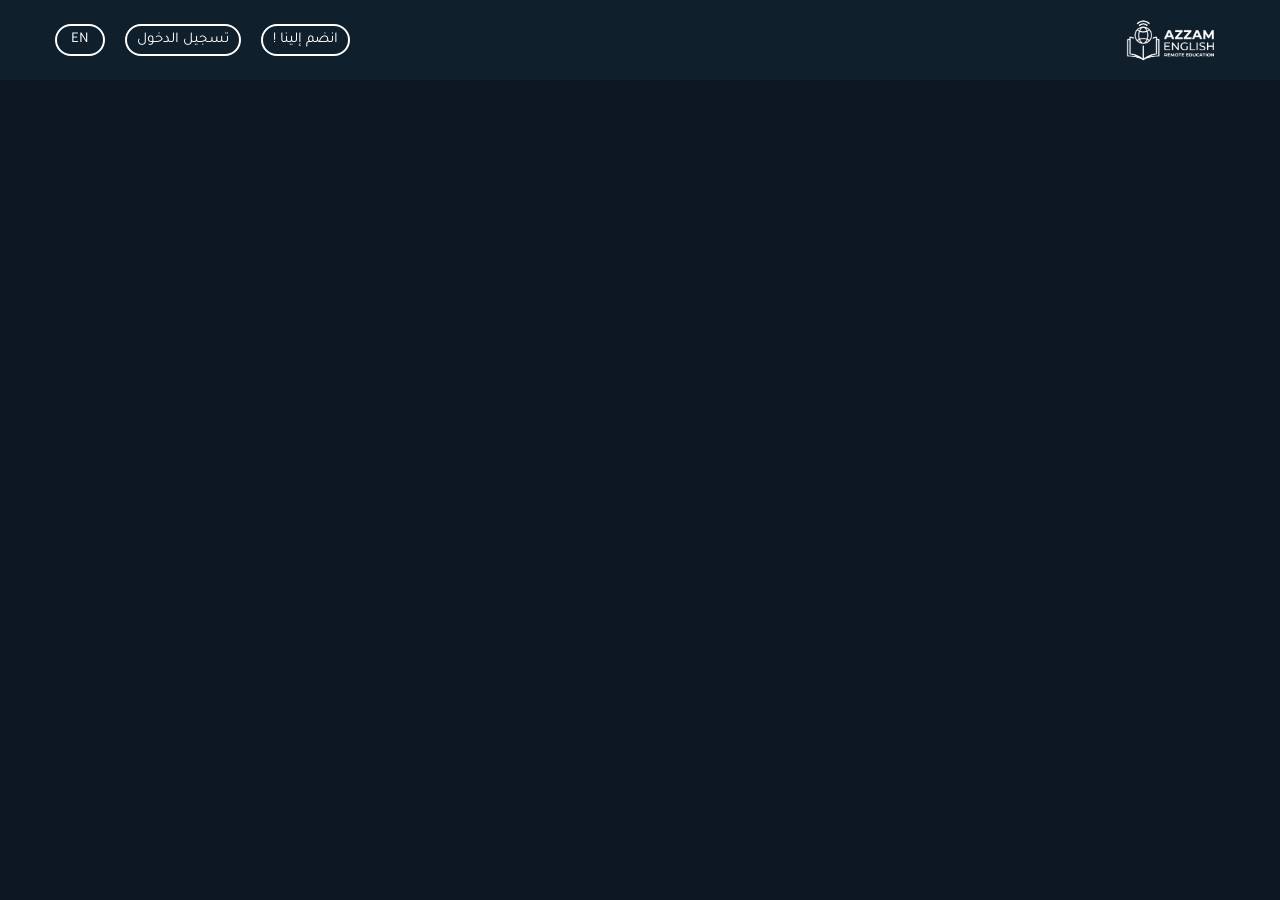
==== index.html @ 16326cc2 "html file" ====
<!DOCTYPE html>
<html lang="ar" dir="rtl">
    <head>
        <meta charset="UTF-8">
        <meta name="viewport" content="width=device-width, initial-scale=1.0">
        <title>Azzam English</title>

        <link rel="icon" href="../MEDIA/main-logo-white.svg">
        <link rel="stylesheet" href="/CSS/index.css">
        <link rel="stylesheet"
            href="https://cdnjs.cloudflare.com/ajax/libs/font-awesome/6.4.2/css/all.min.css"
            integrity="sha512-p1A9B6...etc..." crossorigin="anonymous"
            referrerpolicy="no-referrer" />
    </head>
    <body>
        <header>
            <div class="container">
                <img src="../MEDIA/main-logo-white.svg" alt="logo">
                <div class="btns">
                    <button class="create-new-user" id="create-new-user">انضم
                        إلينا !</button>
                    <button class="already-user" id="already-user">تسجيل
                        الدخول</button>
                    <button class="lang" id="lang">EN</button>
                </div>
                <i id="menu-bars" class="fa-solid fa-bars"></i>
            </div>
        </header>
        <main>
            <div class="container">

            </div>
        </main>
        <footer>
            <div class="container">

            </div>
        </footer>
    </body>
    <script src="../JS/index.js"></script>
</html>
---- CSS/index.css ----
@import url('https://fonts.googleapis.com/css2?family=Alexandria:wght@100..900&family=Beiruti:wght@200..900&family=Tajawal:wght@200;300;400;500;700;800;900&display=swap');

:root {

    /* ========== MAIN BRAND COLORS (FROM LOGO) ========== */
    --blue-primary: #1a5c8e;
    --blue-secondary: #276490;
    --blue-accent: #13609c;

    /* ========== DARK THEME BACKGROUNDS ========== */
    --bg-main: #0b1620;
    --bg-secondary: #0f1f2c;
    --bg-card: #132635;

    /* ========== HOVER / ACTIVE ========== */
    --blue-hover: #2c6fa1;
    --blue-light: #3c86bd;

    /* ========== TEXT COLORS ========== */
    --text-main: #ffffff;
    --text-secondary: #cfd8e3;
    --text-muted: #8fa3b8;

    /* ========== BORDERS ========== */
    --border-color: #24394a;
    --border-light: #355266;

    /* ========== SHADOWS ========== */
    --shadow-soft: 0 5px 20px rgba(0, 0, 0, 0.25);
    --shadow-blue: 0 0 15px rgba(26, 92, 142, 0.25);

    /* ========== GOLD (VERY SUBTLE) ========== */
    --gold-soft: #eeb830;
    --gold-glow: rgba(255, 183, 0, 0.25);

    /* ========== TRANSITION ========== */

}

* {
    margin: 0;
    padding: 0;
    box-sizing: border-box;
    -webkit-box-sizing: border-box;
    -moz-box-sizing: border-box;
    -ms-box-sizing: border-box;
    -o-box-sizing: border-box;
    scroll-behavior: smooth;
    font-family: tajawal;
}

::-webkit-scrollbar-thumb {
    background: var(--blue-primary);
}

::-webkit-scrollbar {
    width: 10px;
}

::-webkit-scrollbar-track {
    background: transparent;
}

::-webkit-scrollbar-corner {
    background: transparent;
}

button {
    cursor: pointer;
}

hr {
    border: none;
    height: 1px;
    margin: 10px 0;
    width: 100%;
    background: var(--text-muted);
}

body {
    background: var(--bg-main);
    width: 100%;
    display: flex;
    flex-direction: column;
    align-items: center;
    justify-content: center;
    font-family: tajawal;
}

.container {
    width: 100%;
    margin-right: auto;
    margin-left: auto;
    padding-right: 15px;
    padding-left: 15px;
}

@media (min-width: 640px) {
    .container {
        max-width: 640px;
    }
}

@media (min-width: 768px) {
    .container {
        max-width: 720px;
    }
}

@media (min-width: 1024px) {
    .container {
        max-width: 960px;
    }
}

@media (min-width: 1280px) {
    .container {
        max-width: 1200px;
    }
}

@media (min-width: 1536px) {
    .container {
        max-width: 1400px;
    }
}

/* header */

header {
    background: var(--bg-secondary);
    width: 100%;
    height: 80px;
    overflow: hidden;
}

header .container {
    height: 100%;
    display: flex;
    align-items: center;
    justify-content: space-between;
}

header img {
    height: 60px;
}

header .btns {
    display: flex;
    align-items: center;
    gap: 20px;
}

@media (max-width: 640px) {
    header .btns {
        position: fixed;
        right: 0;
        top: 0;
        background: var(--bg-card);
        height: 100vh;
        width: 0;
        flex-direction: column;
        gap: 0;
        overflow: hidden;
        transition: 0.3s;
    }

    header .btns.open {
        width: 70%;
    }
}

header button {
    padding: 5px 10px;
    min-width: 50px;
    font-size: 15px;
    border-radius: 50px;
    background: transparent;
    color: var(--text-main);
    border: 2px solid var(--text-main);
    text-wrap: nowrap;
    transition: 0.3s;
}

@media (max-width: 640px) {
    header button {
        border-radius: 0;
        border: none;
        width: 100%;
        padding: 10px;
        margin-top: 20px;
        font-size: 25px;
    }

    header .lang {
        border: 2px solid var(--text-main);
        width: fit-content;
        margin-top: 100px;
    }
}

header button:hover {
    color: var(--gold-soft);
    border-color: var(--gold-soft);
}

header i {
    color: var(--text-main);
    font-size: 30px;
    cursor: pointer;
    display: none !important;
    transition: 0.3s;
}

header i:hover {
    color: var(--gold-soft);
}

@media (max-width: 640px) {
    header i {
        display: block !important;
    }
}
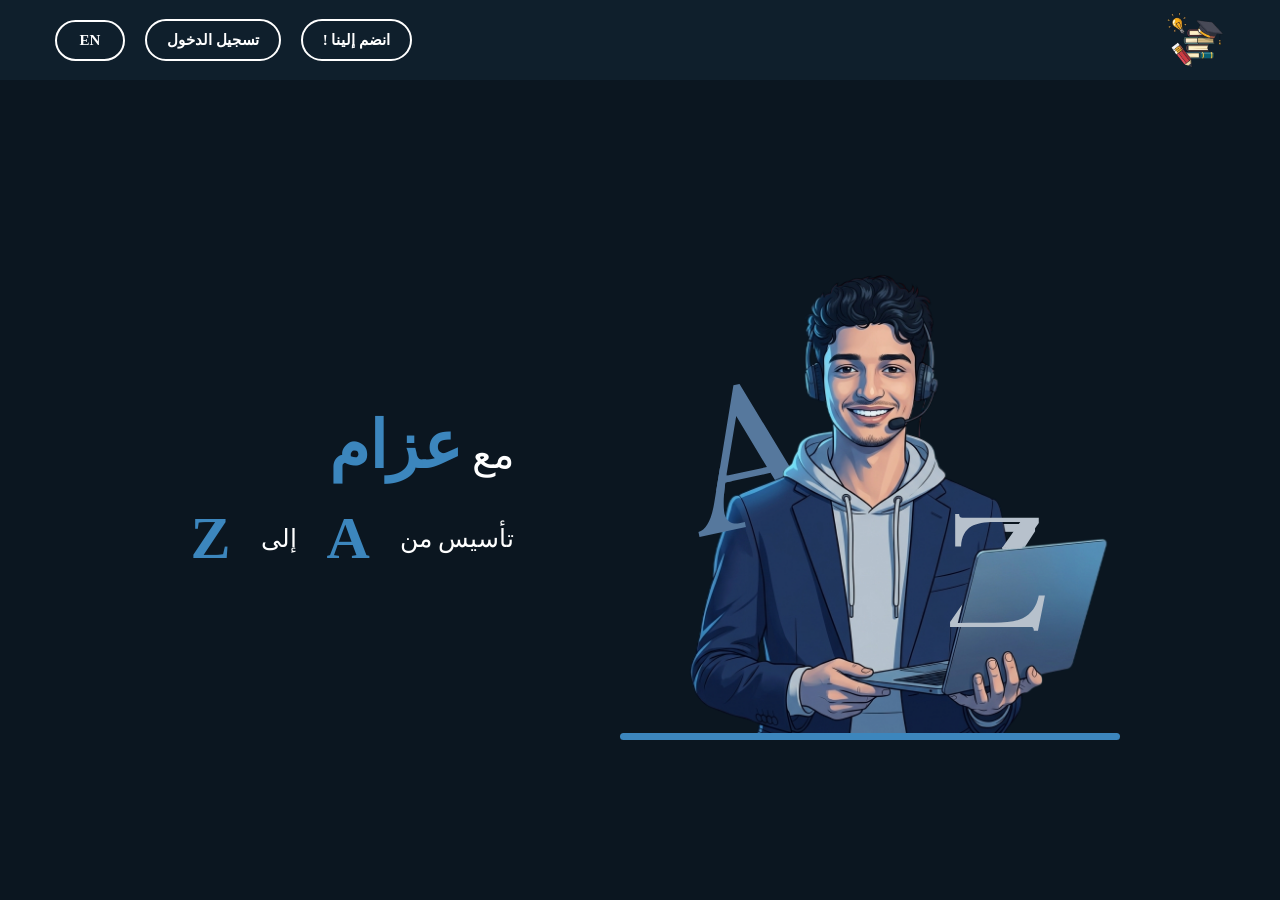
==== commit 06772038: "add main section to website" ====
--- a/index.html
+++ b/index.html
@@ -5,8 +5,8 @@
         <meta name="viewport" content="width=device-width, initial-scale=1.0">
         <title>Azzam English</title>
 
-        <link rel="icon" href="../MEDIA/main-logo-white.svg">
-        <link rel="stylesheet" href="/CSS/index.css">
+        <link rel="icon" href="MEDIA/main-logo.svg">
+        <link rel="stylesheet" href="CSS/index.css">
         <link rel="stylesheet"
             href="https://cdnjs.cloudflare.com/ajax/libs/font-awesome/6.4.2/css/all.min.css"
             integrity="sha512-p1A9B6...etc..." crossorigin="anonymous"
@@ -15,7 +15,7 @@
     <body>
         <header>
             <div class="container">
-                <img src="../MEDIA/main-logo-white.svg" alt="logo">
+                <img src="MEDIA/main-logo.svg" alt="logo">
                 <div class="btns">
                     <button class="create-new-user" id="create-new-user">انضم
                         إلينا !</button>
@@ -26,6 +26,17 @@
                 <i id="menu-bars" class="fa-solid fa-bars"></i>
             </div>
         </header>
+        <section class="main-section">
+            <div class="container">
+                <div class="img">
+                    <img src="MEDIA/azzam-main-page.svg" alt>
+                </div>
+                <div>
+                    <h1>مع <span>عزام</span></h1>
+                    <h2>تأسيس من <span>a</span> إلى <span>z</span></h2>
+                </div>
+            </div>
+        </section>
         <main>
             <div class="container">
 
@@ -37,5 +48,6 @@
             </div>
         </footer>
     </body>
-    <script src="../JS/index.js"></script>
+    <script src="JS/index.js"></script>
+    <script src="JS/lang-index.js"></script>
 </html>
--- a/CSS/index.css
+++ b/CSS/index.css
@@ -87,6 +87,12 @@
     font-family: tajawal;
 }
 
+body>*:not(header) {
+    position: relative;
+    top: 80px;
+    width: 100%;
+}
+
 .container {
     width: 100%;
     margin-right: auto;
@@ -132,6 +138,10 @@
     width: 100%;
     height: 80px;
     overflow: hidden;
+    position: fixed;
+    top: 0;
+    left: 0;
+    z-index: 1;
 }
 
 header .container {
@@ -156,6 +166,7 @@
         position: fixed;
         right: 0;
         top: 0;
+        z-index: 2;
         background: var(--bg-card);
         height: 100vh;
         width: 0;
@@ -165,15 +176,22 @@
         transition: 0.3s;
     }
 
+    html.ar header .btns {
+        right: auto;
+        left: 0;
+    }
+
     header .btns.open {
         width: 70%;
     }
 }
 
 header button {
-    padding: 5px 10px;
-    min-width: 50px;
+    padding: 10px 20px;
+    min-width: 70px;
     font-size: 15px;
+    text-transform: uppercase;
+    font-weight: 600;
     border-radius: 50px;
     background: transparent;
     color: var(--text-main);
@@ -220,4 +238,156 @@
     header i {
         display: block !important;
     }
+}
+
+/* main section style */
+
+.main-section {
+    height: calc(100vh - 80px);
+    display: flex;
+    align-items: center;
+    justify-content: center;
+}
+
+.main-section .container {
+    display: flex;
+    align-items: center;
+    justify-content: space-evenly;
+}
+
+@media (max-width: 1024px) {
+    .main-section .container {
+        flex-direction: column;
+        gap: 20px;
+    }
+}
+
+.main-section img {
+    width: 600px;
+}
+
+@media (max-width: 1280px) {
+    .main-section img {
+        width: 500px;
+    }
+}
+
+@media (max-width: 555px) {
+    .main-section img {
+        width: 400px;
+    }
+}
+
+@media (max-width: 430px) {
+    .main-section img {
+        width: 340px;
+    }
+}
+
+.main-section .img {
+    position: relative;
+}
+
+.main-section .img::after {
+    position: absolute;
+    content: "";
+    bottom: 0;
+    left: 50%;
+    transform: translateX(-50%);
+    width: 100%;
+    height: 7px;
+    border-radius: 50px;
+    background: var(--blue-light);
+    animation: main-section-img 5s linear infinite alternate;
+}
+
+@keyframes main-section-img {
+    0% {
+        width: 100%;
+    }
+
+    10% {
+        width: 55%;
+    }
+
+    20% {
+        width: 100%;
+    }
+
+}
+
+.main-section .container>div {
+    display: flex;
+    flex-direction: column;
+    align-items: flex-start;
+    gap: 40px;
+}
+
+@media (max-width: 1280px) {
+    .main-section .container>div {
+        gap: 20px;
+    }
+}
+
+@media (max-width: 1024px) {
+    .main-section .container>div {
+        align-items: center;
+        gap: 0;
+    }
+}
+
+.main-section h1 {
+    color: var(--text-main);
+    font-size: 60px;
+    font-weight: 100;
+}
+
+@media (max-width: 1280px) {
+    .main-section h1 {
+        font-size: 40px;
+    }
+}
+
+.main-section h1 span {
+    color: var(--blue-light);
+    font-size: 80px;
+    font-weight: 700;
+    text-transform: uppercase;
+}
+
+@media (max-width: 1280px) {
+    .main-section h1 span {
+        font-size: 65px;
+    }
+}
+
+.main-section h2 {
+    font-size: 30px;
+    font-weight: 200;
+    text-transform: capitalize;
+    color: var(--text-main);
+    display: flex;
+    align-items: center;
+    justify-content: flex-start;
+}
+
+@media (max-width: 1280px) {
+    .main-section h2 {
+        font-size: 25px;
+    }
+}
+
+.main-section h2 span {
+    display: block;
+    margin: 0 30px;
+    font-weight: 800;
+    font-size: 45px;
+    color: var(--blue-light);
+    text-transform: uppercase;
+}
+
+@media (max-width: 1280px) {
+    .main-section h2 span {
+        font-size: 60px;
+    }
 }
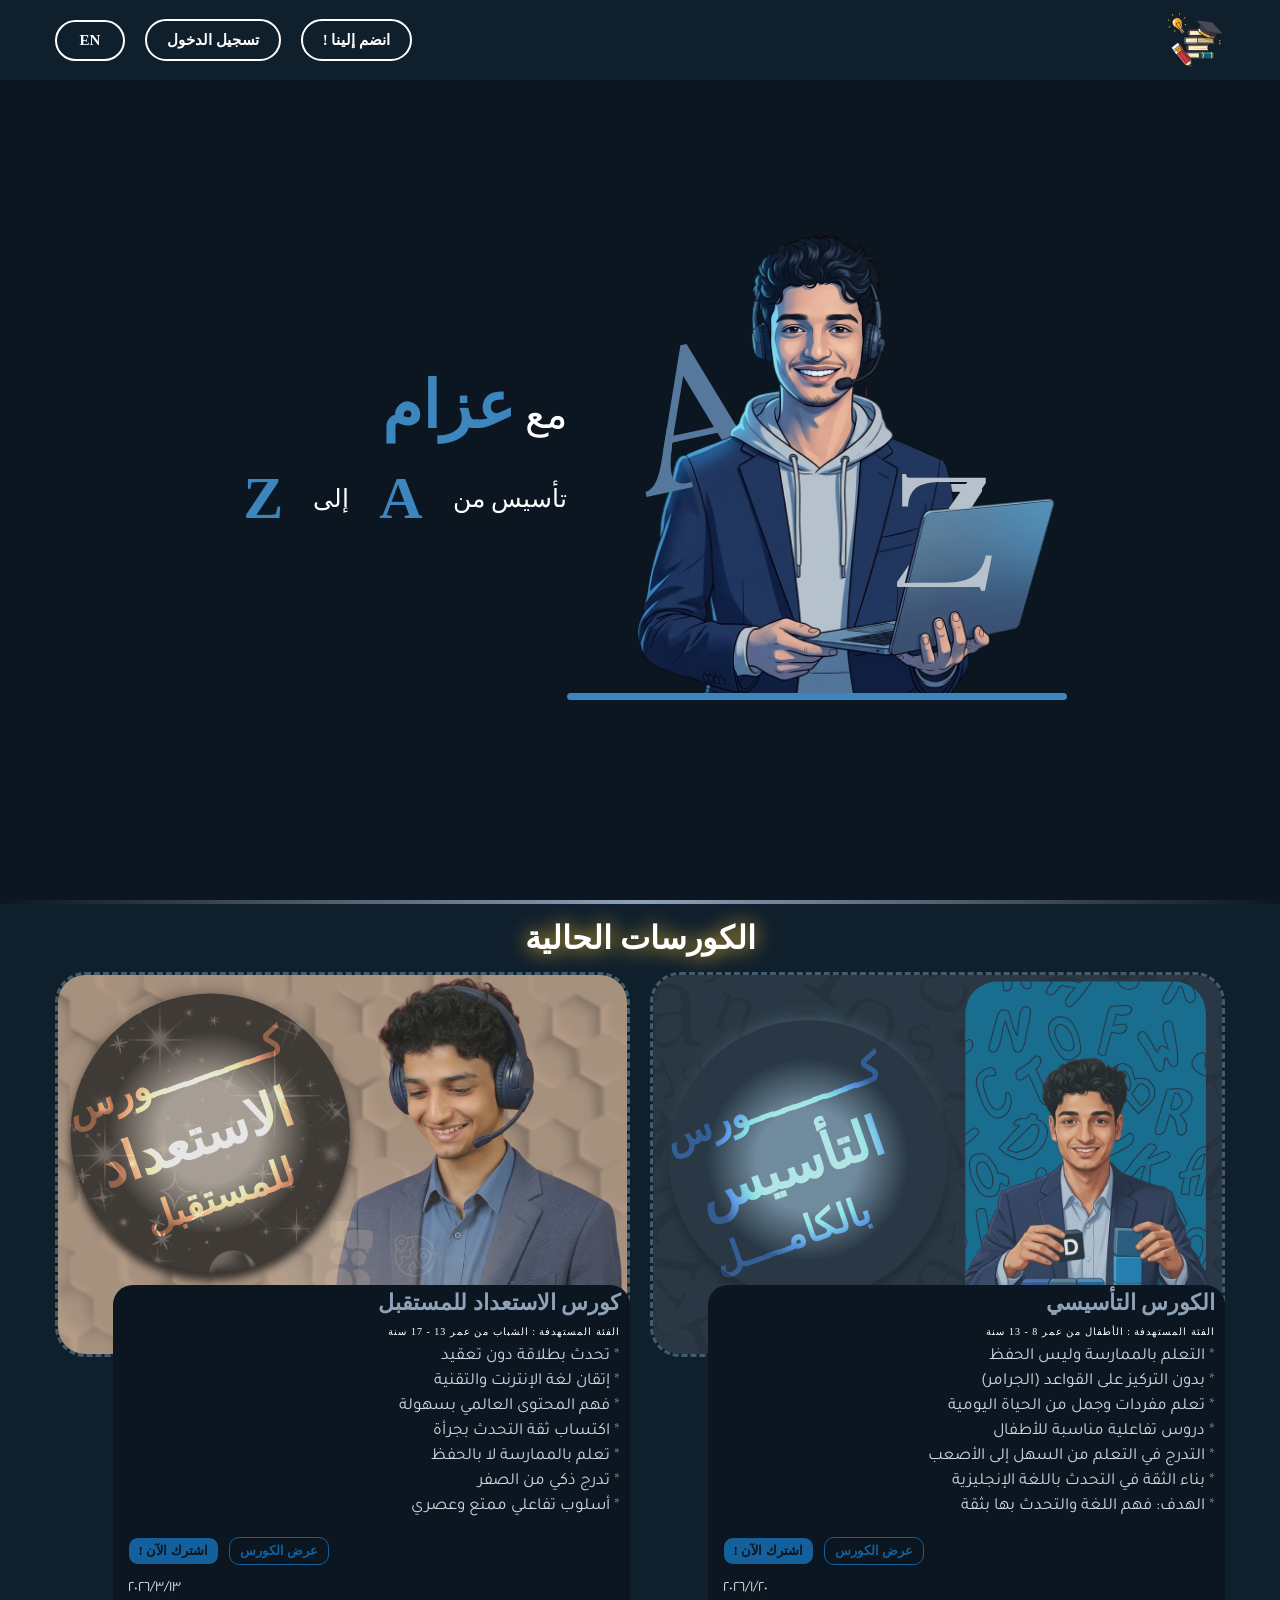
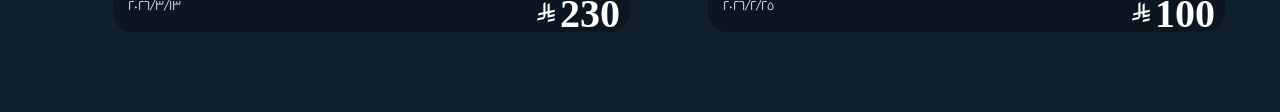
==== commit e938cbaa: "styling main courses section and make courses data and adding some files" ====
--- a/index.html
+++ b/index.html
@@ -37,9 +37,15 @@
                 </div>
             </div>
         </section>
+        <hr>
         <main>
             <div class="container">
+                <div class="main-courses">
+                    <h1 class="section-title"></h1>
+                    <div class="courses">
 
+                    </div>
+                </div>
             </div>
         </main>
         <footer>
@@ -48,6 +54,7 @@
             </div>
         </footer>
     </body>
+    <script src="JS/courses-data.js"></script>
     <script src="JS/index.js"></script>
     <script src="JS/lang-index.js"></script>
 </html>
--- a/CSS/index.css
+++ b/CSS/index.css
@@ -71,10 +71,9 @@
 
 hr {
     border: none;
-    height: 1px;
-    margin: 10px 0;
-    width: 100%;
-    background: var(--text-muted);
+    height: 4px;
+    width: 100%;
+    background: linear-gradient(to left, transparent, var(--text-muted), transparent);
 }
 
 body {
@@ -87,10 +86,54 @@
     font-family: tajawal;
 }
 
-body>*:not(header) {
-    position: relative;
-    top: 80px;
-    width: 100%;
+.section-title {
+    color: var(--text-main);
+    filter: drop-shadow(0 0 10px var(--gold-soft));
+    text-align: center;
+    padding: 15px;
+    transition: 0.3s;
+    text-transform: capitalize;
+}
+
+.section-title:hover {
+    filter: none;
+}
+
+.btn-type-one {
+    color: var(--blue-accent);
+    background: transparent;
+    border: 1px solid var(--blue-accent);
+    transition: 0.3s;
+}
+
+.btn-type-one:hover {
+    color: var(--bg-main);
+    background: var(--blue-accent);
+    border: 1px solid var(--bg-main);
+}
+
+.btn-type-two {
+    color: var(--bg-main);
+    background: var(--blue-accent);
+    border: 1px solid var(--bg-main);
+    transition: 0.3s;
+}
+
+.btn-type-two:hover {
+    color: var(--blue-accent);
+    background: transparent;
+    border: 1px solid var(--blue-accent);
+}
+
+.buy-course-home-btn {
+    font-weight: 700;
+}
+
+.buy-course-home-btn:hover {
+    color: var(--bg-main);
+    background: var(--gold-soft) !important;
+    border: 1px solid transparent;
+    transform: translateY(-3px);
 }
 
 .container {
@@ -141,7 +184,7 @@
     position: fixed;
     top: 0;
     left: 0;
-    z-index: 1;
+    z-index: 1000;
 }
 
 header .container {
@@ -243,10 +286,13 @@
 /* main section style */
 
 .main-section {
-    height: calc(100vh - 80px);
+    height: 100vh;
     display: flex;
     align-items: center;
     justify-content: center;
+    overflow: hidden;
+    position: relative;
+    top: 0;
 }
 
 .main-section .container {
@@ -262,6 +308,33 @@
     }
 }
 
+.main-section .img {
+    position: relative;
+    animation: float 6s ease-in-out infinite;
+}
+
+@keyframes float {
+    0% {
+        transform: translate(0px, 0px) rotate(0deg);
+    }
+
+    25% {
+        transform: translate(5px, -8px) rotate(0.5deg);
+    }
+
+    50% {
+        transform: translate(0px, -12px) rotate(0deg);
+    }
+
+    75% {
+        transform: translate(-5px, -8px) rotate(-0.5deg);
+    }
+
+    100% {
+        transform: translate(0px, 0px) rotate(0deg);
+    }
+}
+
 .main-section img {
     width: 600px;
 }
@@ -282,10 +355,6 @@
     .main-section img {
         width: 340px;
     }
-}
-
-.main-section .img {
-    position: relative;
 }
 
 .main-section .img::after {
@@ -298,16 +367,16 @@
     height: 7px;
     border-radius: 50px;
     background: var(--blue-light);
-    animation: main-section-img 5s linear infinite alternate;
-}
-
-@keyframes main-section-img {
+    animation: main-section-img-line 5s linear infinite alternate;
+}
+
+@keyframes main-section-img-line {
     0% {
         width: 100%;
     }
 
     10% {
-        width: 55%;
+        width: 50%;
     }
 
     20% {
@@ -374,6 +443,12 @@
 @media (max-width: 1280px) {
     .main-section h2 {
         font-size: 25px;
+    }
+}
+
+@media (max-width: 430px) {
+    .main-section h2 {
+        font-size: 20px;
     }
 }
 
@@ -390,4 +465,172 @@
     .main-section h2 span {
         font-size: 60px;
     }
+}
+
+@media (max-width: 430px) {
+    .main-section h2 span {
+        font-size: 50px;
+        margin: 0 10px;
+    }
+}
+
+/* courses section */
+
+main:first-of-type {
+    background: var(--bg-secondary);
+    width: 100%;
+}
+
+.main-courses {
+    display: flex;
+    flex-direction: column;
+    align-items: center;
+    width: 100%;
+}
+
+.main-courses .courses {
+    display: grid;
+    grid-template-columns: repeat(auto-fit, minmax(300px, 1fr));
+    gap: 20px;
+    width: 100%;
+}
+
+.main-courses .courses .course {
+    transition: 0.5s;
+}
+
+.main-courses .courses .course .img {
+    width: 100%;
+}
+
+.main-courses .courses .course .img img {
+    width: 100%;
+    border-radius: 30px;
+    border: 3px dashed var(--border-light);
+    filter: contrast(80%);
+    transition: 0.5s;
+}
+
+.main-courses .courses .course:hover .img img {
+    filter: contrast(110%);
+    transform: scale(0.9);
+}
+
+.main-courses .courses .course .details {
+    transform: translateY(-80px);
+    border-radius: 20px;
+    width: 90%;
+    background: var(--bg-main);
+    overflow: hidden;
+    display: flex;
+    flex-flow: column nowrap;
+    padding: 0 5px 10px;
+    transition: 0.5s;
+}
+
+.main-courses .courses .course:hover .details {
+    transform: translateY(-60px);
+    width: 100%;
+}
+
+.main-courses .courses .course .details .header {
+    width: 100%;
+}
+
+.main-courses .courses .course .details .header h1 {
+    color: var(--text-muted);
+    font-size: 22px;
+    padding: 5px;
+    text-transform: uppercase;
+}
+
+.main-courses .courses .course .details .header h2 {
+    color: var(--text-main);
+    font-size: 10px;
+    font-weight: 300;
+    padding: 5px;
+    text-transform: capitalize;
+    letter-spacing: 1px;
+}
+
+.main-courses .courses .course .details .center {
+    flex-grow: 1;
+    display: flex;
+    flex-flow: column nowrap;
+    align-items: flex-end;
+}
+
+.main-courses .courses .course .details .center .text {
+    padding: 5px;
+    flex-grow: 1;
+    width: 100%;
+}
+
+.main-courses .courses .course .details .center .text p {
+    color: var(--text-secondary);
+    margin-bottom: 5px;
+    font-size: 17px;
+}
+
+.main-courses .courses .course .details .center .text p::before {
+    content: "* ";
+    opacity: 0.5;
+}
+
+.main-courses .courses .course .details .center .btns {
+    padding: 10px;
+    display: flex;
+    align-items: center;
+    gap: 10px;
+    width: fit-content;
+}
+
+.main-courses .courses .course .details .center .btns button {
+    padding: 5px 10px;
+    border-radius: 10px;
+    text-transform: uppercase;
+    font-weight: 700;
+}
+
+.main-courses .courses .course .details .footer {
+    display: flex;
+    align-items: center;
+}
+
+.main-courses .courses .course .details .footer .price {
+    flex-grow: 1;
+    padding: 0 5px;
+    color: white;
+}
+
+.main-courses .courses .course .details .footer .price h1 {
+    display: flex;
+    align-items: flex-end;
+    gap: 5px;
+    text-transform: uppercase;
+    font-size: 20px;
+    font-weight: 200;
+}
+
+.main-courses .courses .course .details .footer .price h1 span {
+    font-size: 40px;
+    font-weight: 600;
+    transform: translateY(15px);
+}
+
+.main-courses .courses .course .details .footer .price h1 img {
+    height: 20px;
+}
+
+.main-courses .courses .course .details .footer .dates {
+    display: flex;
+    flex-flow: column nowrap;
+    align-items: flex-end;
+    padding: 0 5px;
+}
+
+.main-courses .courses .course .details .footer .dates p {
+    padding: 0 5px;
+    width: fit-content;
+    color: var(--text-secondary);
 }
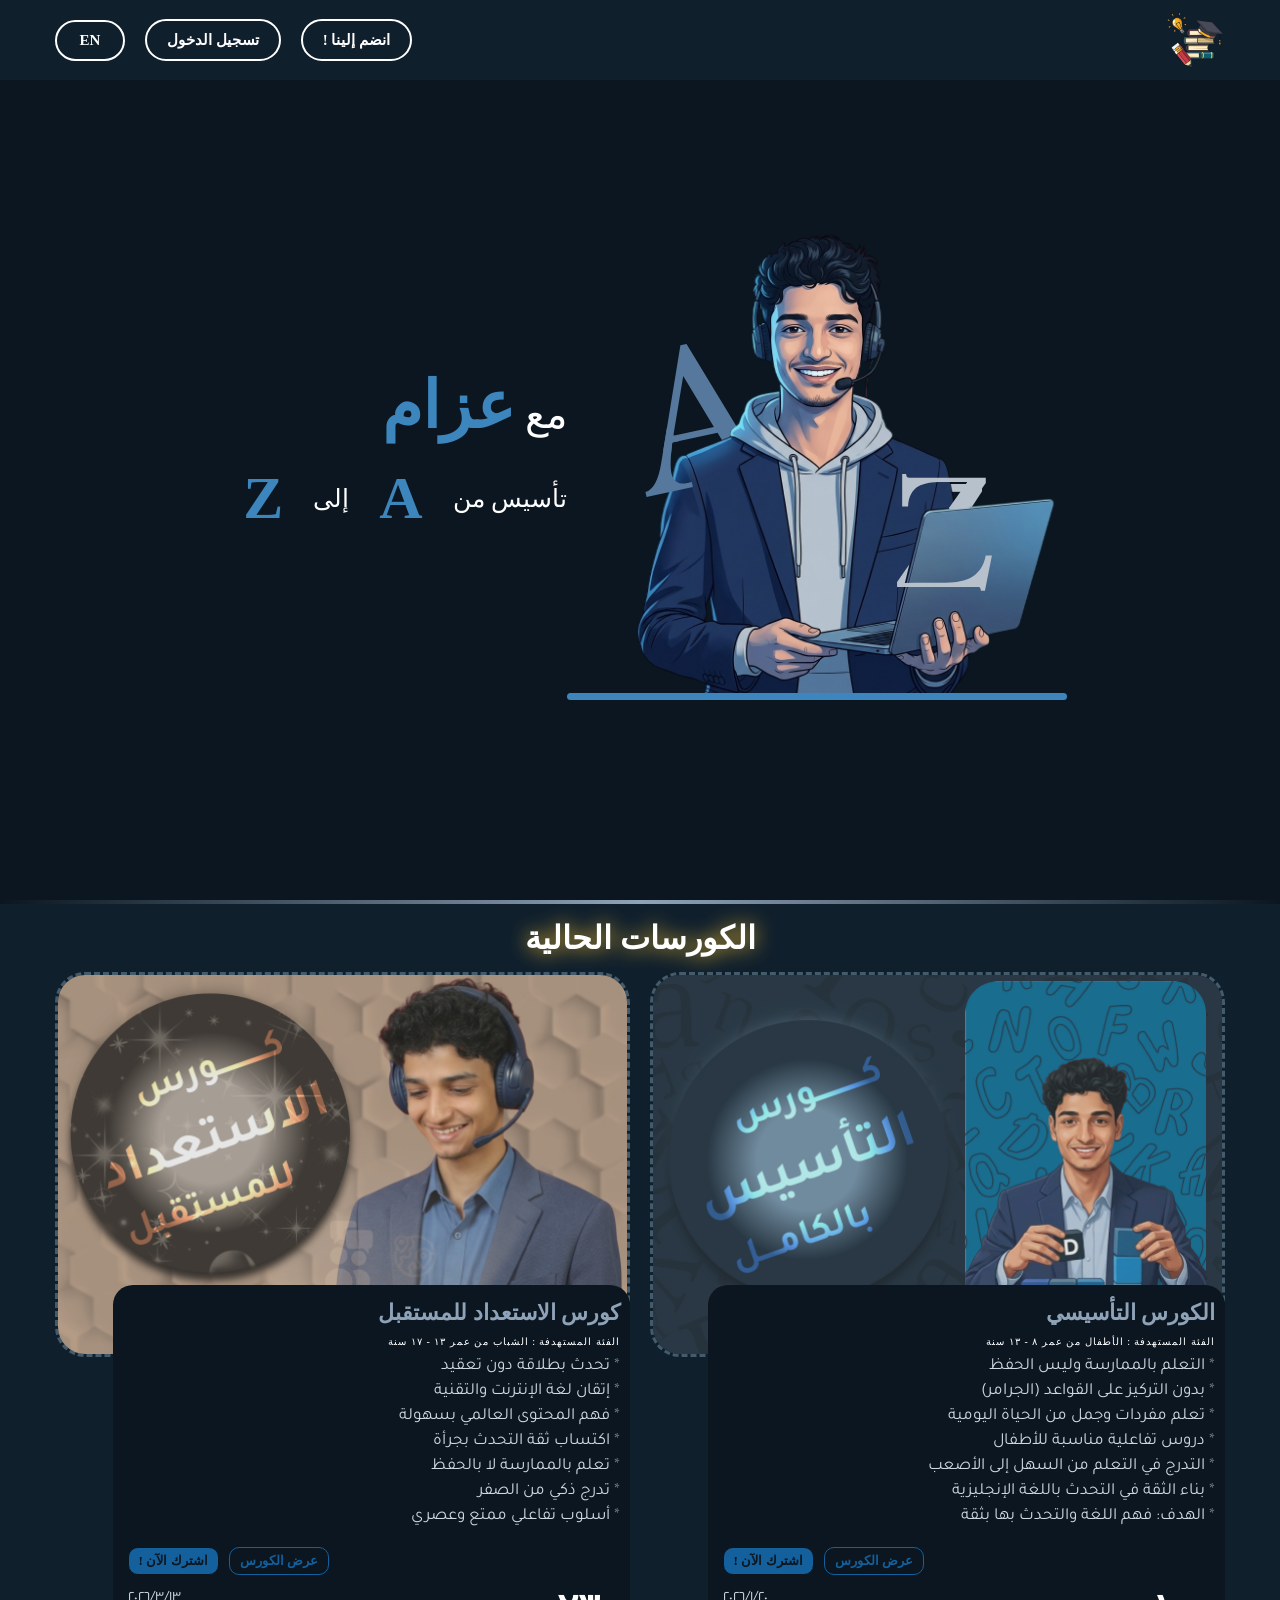
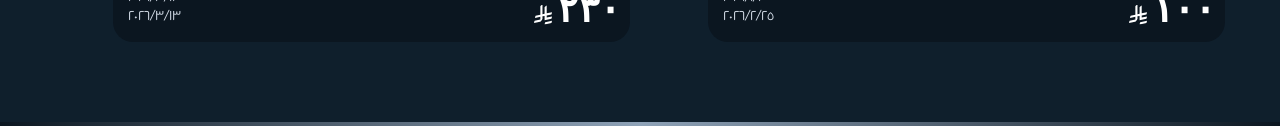
==== commit 6a4f7ca4: "coding log in page" ====
--- a/index.html
+++ b/index.html
@@ -1,11 +1,12 @@
 <!DOCTYPE html>
-<html lang="ar" dir="rtl">
+<html>
     <head>
         <meta charset="UTF-8">
         <meta name="viewport" content="width=device-width, initial-scale=1.0">
         <title>Azzam English</title>
 
         <link rel="icon" href="MEDIA/main-logo.svg">
+        <link rel="stylesheet" href="general.css">
         <link rel="stylesheet" href="CSS/index.css">
         <link rel="stylesheet"
             href="https://cdnjs.cloudflare.com/ajax/libs/font-awesome/6.4.2/css/all.min.css"
@@ -17,10 +18,12 @@
             <div class="container">
                 <img src="MEDIA/main-logo.svg" alt="logo">
                 <div class="btns">
-                    <button class="create-new-user" id="create-new-user">انضم
-                        إلينا !</button>
-                    <button class="already-user" id="already-user">تسجيل
-                        الدخول</button>
+                    <a href><button class="create-new-user"
+                            id="create-new-user">انضم
+                            إلينا !</button></a>
+                    <a href="HTML/login.html"><button class="already-user"
+                            id="already-user">تسجيل
+                            الدخول</button></a>
                     <button class="lang" id="lang">EN</button>
                 </div>
                 <i id="menu-bars" class="fa-solid fa-bars"></i>
@@ -48,6 +51,7 @@
                 </div>
             </div>
         </main>
+        <hr>
         <footer>
             <div class="container">
 
--- a/general.css
+++ b/general.css
@@ -0,0 +1,165 @@
+@import url('https://fonts.googleapis.com/css2?family=Alexandria:wght@100..900&family=Beiruti:wght@200..900&family=Tajawal:wght@200;300;400;500;700;800;900&display=swap');
+
+:root {
+
+    /* ========== MAIN BRAND COLORS (FROM LOGO) ========== */
+    --blue-primary: #1a5c8e;
+    --blue-secondary: #276490;
+    --blue-accent: #13609c;
+
+    /* ========== DARK THEME BACKGROUNDS ========== */
+    --bg-main: #0b1620;
+    --bg-secondary: #0f1f2c;
+    --bg-card: #132635;
+
+    /* ========== HOVER / ACTIVE ========== */
+    --blue-hover: #2c6fa1;
+    --blue-light: #3c86bd;
+
+    /* ========== TEXT COLORS ========== */
+    --text-main: #ffffff;
+    --text-secondary: #cfd8e3;
+    --text-muted: #8fa3b8;
+
+    /* ========== BORDERS ========== */
+    --border-color: #24394a;
+    --border-light: #355266;
+
+    /* ========== SHADOWS ========== */
+    --shadow-soft: 0 5px 20px rgba(0, 0, 0, 0.25);
+    --shadow-blue: 0 0 15px rgba(26, 92, 142, 0.25);
+
+    /* ========== GOLD (VERY SUBTLE) ========== */
+    --gold-soft: #eeb830;
+    --gold-glow: rgba(255, 183, 0, 0.25);
+
+    /* ========== TRANSITION ========== */
+
+}
+
+* {
+    margin: 0;
+    padding: 0;
+    box-sizing: border-box;
+    -webkit-box-sizing: border-box;
+    -moz-box-sizing: border-box;
+    -ms-box-sizing: border-box;
+    -o-box-sizing: border-box;
+    scroll-behavior: smooth;
+    font-family: tajawal;
+}
+
+::-webkit-scrollbar-thumb {
+    background: var(--text-muted);
+}
+
+::-webkit-scrollbar {
+    width: 10px;
+    background: transparent;
+}
+
+::-webkit-scrollbar-track {
+    background: transparent;
+}
+
+::-webkit-scrollbar-corner {
+    background: transparent;
+}
+
+button {
+    cursor: pointer;
+}
+
+hr {
+    border: none;
+    height: 4px;
+    width: 100%;
+    background: linear-gradient(to left, transparent, var(--text-muted), transparent);
+}
+
+body {
+    background: var(--bg-main);
+    width: 100%;
+    display: flex;
+    flex-direction: column;
+    align-items: center;
+    justify-content: center;
+    font-family: tajawal;
+}
+
+.section-title {
+    color: var(--text-main);
+    filter: drop-shadow(0 0 10px var(--gold-soft));
+    text-align: center;
+    padding: 15px;
+    transition: 0.3s;
+    text-transform: capitalize;
+}
+
+.section-title:hover {
+    filter: none;
+}
+
+.btn-type-one {
+    color: var(--blue-accent);
+    background: transparent;
+    border: 1px solid var(--blue-accent);
+    transition: 0.3s;
+}
+
+.btn-type-one:hover {
+    color: var(--bg-main);
+    background: var(--blue-accent);
+    border: 1px solid var(--bg-main);
+}
+
+.btn-type-two {
+    color: var(--bg-main);
+    background: var(--blue-accent);
+    border: 1px solid var(--bg-main);
+    transition: 0.3s;
+}
+
+.btn-type-two:hover {
+    color: var(--blue-accent);
+    background: transparent;
+    border: 1px solid var(--blue-accent);
+}
+
+.container {
+    width: 100%;
+    margin-right: auto;
+    margin-left: auto;
+    padding-right: 15px;
+    padding-left: 15px;
+}
+
+@media (min-width: 640px) {
+    .container {
+        max-width: 640px;
+    }
+}
+
+@media (min-width: 768px) {
+    .container {
+        max-width: 720px;
+    }
+}
+
+@media (min-width: 1024px) {
+    .container {
+        max-width: 960px;
+    }
+}
+
+@media (min-width: 1280px) {
+    .container {
+        max-width: 1200px;
+    }
+}
+
+@media (min-width: 1536px) {
+    .container {
+        max-width: 1400px;
+    }
+}
--- a/CSS/index.css
+++ b/CSS/index.css
@@ -1,130 +1,3 @@
-@import url('https://fonts.googleapis.com/css2?family=Alexandria:wght@100..900&family=Beiruti:wght@200..900&family=Tajawal:wght@200;300;400;500;700;800;900&display=swap');
-
-:root {
-
-    /* ========== MAIN BRAND COLORS (FROM LOGO) ========== */
-    --blue-primary: #1a5c8e;
-    --blue-secondary: #276490;
-    --blue-accent: #13609c;
-
-    /* ========== DARK THEME BACKGROUNDS ========== */
-    --bg-main: #0b1620;
-    --bg-secondary: #0f1f2c;
-    --bg-card: #132635;
-
-    /* ========== HOVER / ACTIVE ========== */
-    --blue-hover: #2c6fa1;
-    --blue-light: #3c86bd;
-
-    /* ========== TEXT COLORS ========== */
-    --text-main: #ffffff;
-    --text-secondary: #cfd8e3;
-    --text-muted: #8fa3b8;
-
-    /* ========== BORDERS ========== */
-    --border-color: #24394a;
-    --border-light: #355266;
-
-    /* ========== SHADOWS ========== */
-    --shadow-soft: 0 5px 20px rgba(0, 0, 0, 0.25);
-    --shadow-blue: 0 0 15px rgba(26, 92, 142, 0.25);
-
-    /* ========== GOLD (VERY SUBTLE) ========== */
-    --gold-soft: #eeb830;
-    --gold-glow: rgba(255, 183, 0, 0.25);
-
-    /* ========== TRANSITION ========== */
-
-}
-
-* {
-    margin: 0;
-    padding: 0;
-    box-sizing: border-box;
-    -webkit-box-sizing: border-box;
-    -moz-box-sizing: border-box;
-    -ms-box-sizing: border-box;
-    -o-box-sizing: border-box;
-    scroll-behavior: smooth;
-    font-family: tajawal;
-}
-
-::-webkit-scrollbar-thumb {
-    background: var(--blue-primary);
-}
-
-::-webkit-scrollbar {
-    width: 10px;
-}
-
-::-webkit-scrollbar-track {
-    background: transparent;
-}
-
-::-webkit-scrollbar-corner {
-    background: transparent;
-}
-
-button {
-    cursor: pointer;
-}
-
-hr {
-    border: none;
-    height: 4px;
-    width: 100%;
-    background: linear-gradient(to left, transparent, var(--text-muted), transparent);
-}
-
-body {
-    background: var(--bg-main);
-    width: 100%;
-    display: flex;
-    flex-direction: column;
-    align-items: center;
-    justify-content: center;
-    font-family: tajawal;
-}
-
-.section-title {
-    color: var(--text-main);
-    filter: drop-shadow(0 0 10px var(--gold-soft));
-    text-align: center;
-    padding: 15px;
-    transition: 0.3s;
-    text-transform: capitalize;
-}
-
-.section-title:hover {
-    filter: none;
-}
-
-.btn-type-one {
-    color: var(--blue-accent);
-    background: transparent;
-    border: 1px solid var(--blue-accent);
-    transition: 0.3s;
-}
-
-.btn-type-one:hover {
-    color: var(--bg-main);
-    background: var(--blue-accent);
-    border: 1px solid var(--bg-main);
-}
-
-.btn-type-two {
-    color: var(--bg-main);
-    background: var(--blue-accent);
-    border: 1px solid var(--bg-main);
-    transition: 0.3s;
-}
-
-.btn-type-two:hover {
-    color: var(--blue-accent);
-    background: transparent;
-    border: 1px solid var(--blue-accent);
-}
-
 .buy-course-home-btn {
     font-weight: 700;
 }
@@ -134,44 +7,6 @@
     background: var(--gold-soft) !important;
     border: 1px solid transparent;
     transform: translateY(-3px);
-}
-
-.container {
-    width: 100%;
-    margin-right: auto;
-    margin-left: auto;
-    padding-right: 15px;
-    padding-left: 15px;
-}
-
-@media (min-width: 640px) {
-    .container {
-        max-width: 640px;
-    }
-}
-
-@media (min-width: 768px) {
-    .container {
-        max-width: 720px;
-    }
-}
-
-@media (min-width: 1024px) {
-    .container {
-        max-width: 960px;
-    }
-}
-
-@media (min-width: 1280px) {
-    .container {
-        max-width: 1200px;
-    }
-}
-
-@media (min-width: 1536px) {
-    .container {
-        max-width: 1400px;
-    }
 }
 
 /* header */
@@ -225,7 +60,7 @@
     }
 
     header .btns.open {
-        width: 70%;
+        width: calc(100% - 52.5px);
     }
 }
 
@@ -524,7 +359,7 @@
     overflow: hidden;
     display: flex;
     flex-flow: column nowrap;
-    padding: 0 5px 10px;
+    padding: 10px 5px;
     transition: 0.5s;
 }
 
@@ -615,11 +450,11 @@
 .main-courses .courses .course .details .footer .price h1 span {
     font-size: 40px;
     font-weight: 600;
-    transform: translateY(15px);
 }
 
 .main-courses .courses .course .details .footer .price h1 img {
     height: 20px;
+    transform: translateY(-7.5px);
 }
 
 .main-courses .courses .course .details .footer .dates {
@@ -633,4 +468,9 @@
     padding: 0 5px;
     width: fit-content;
     color: var(--text-secondary);
+}
+
+footer {
+    position: relative;
+    top: 0;
 }
